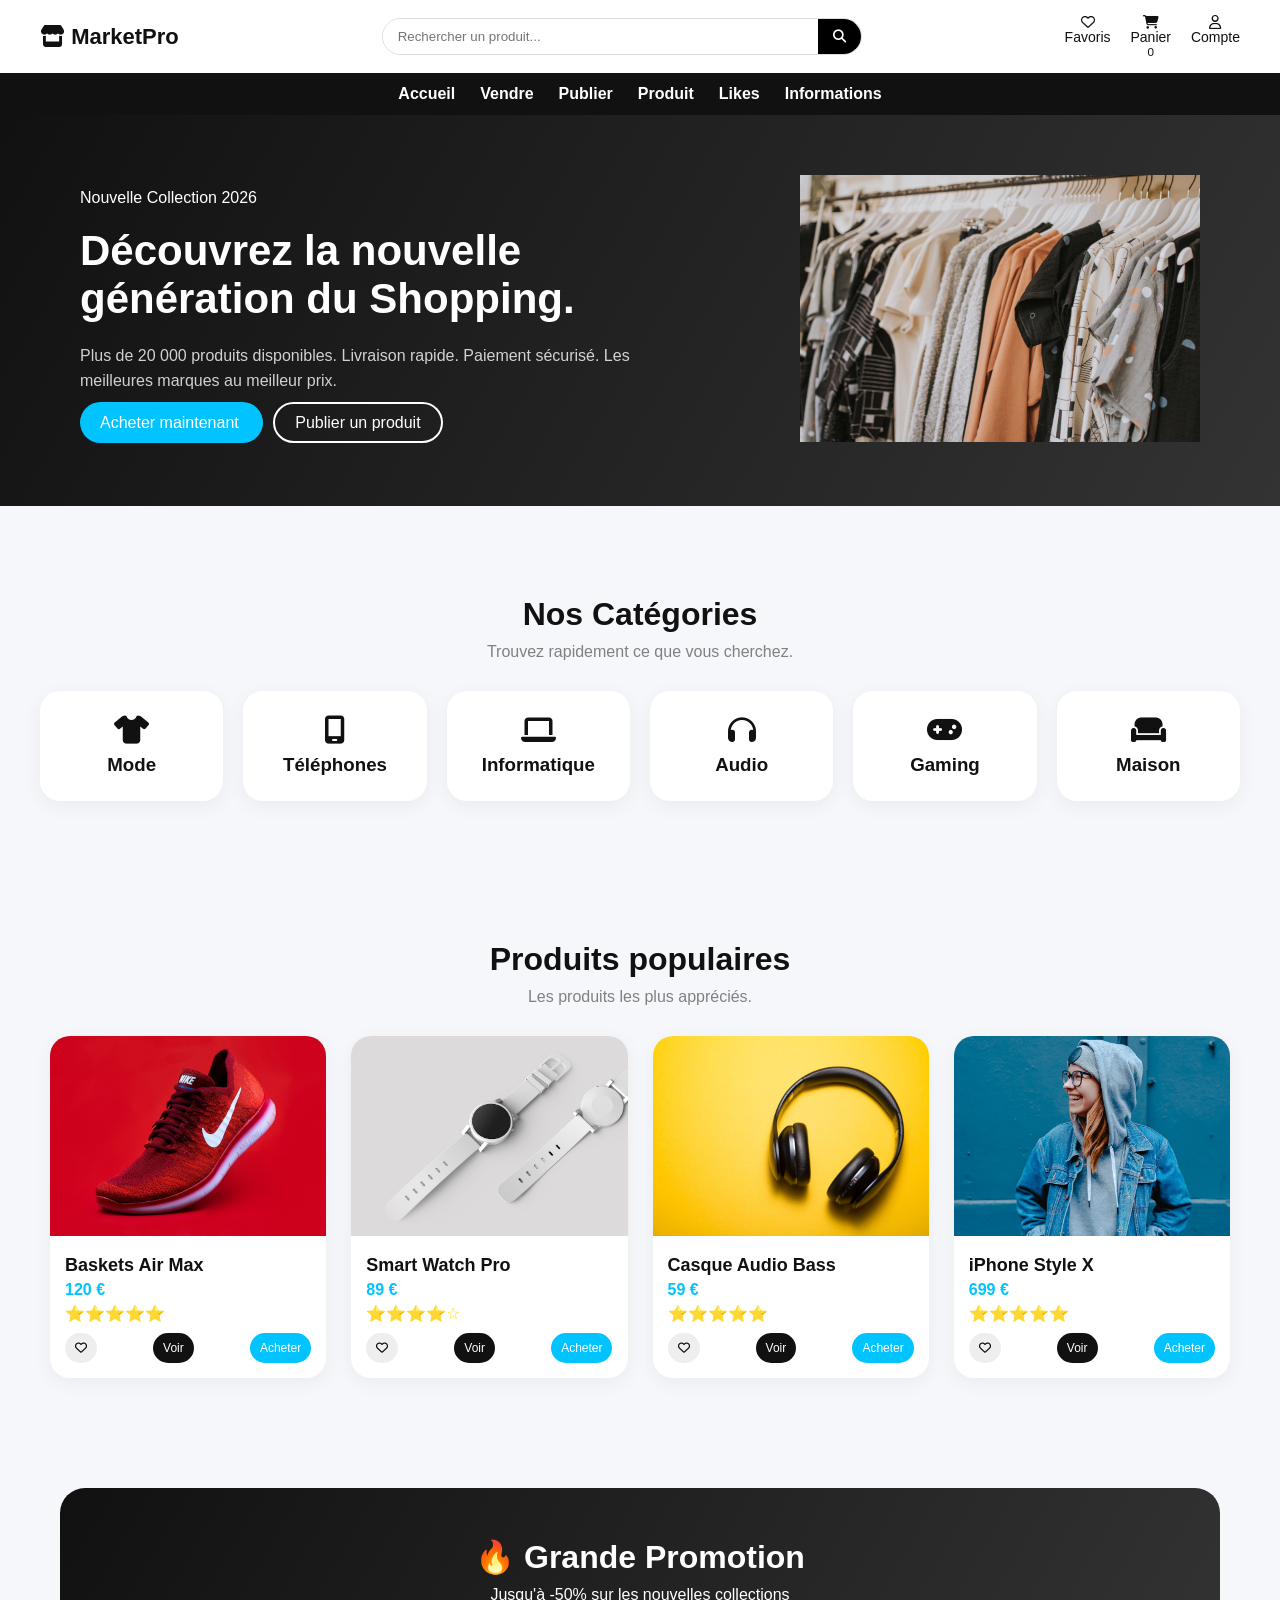
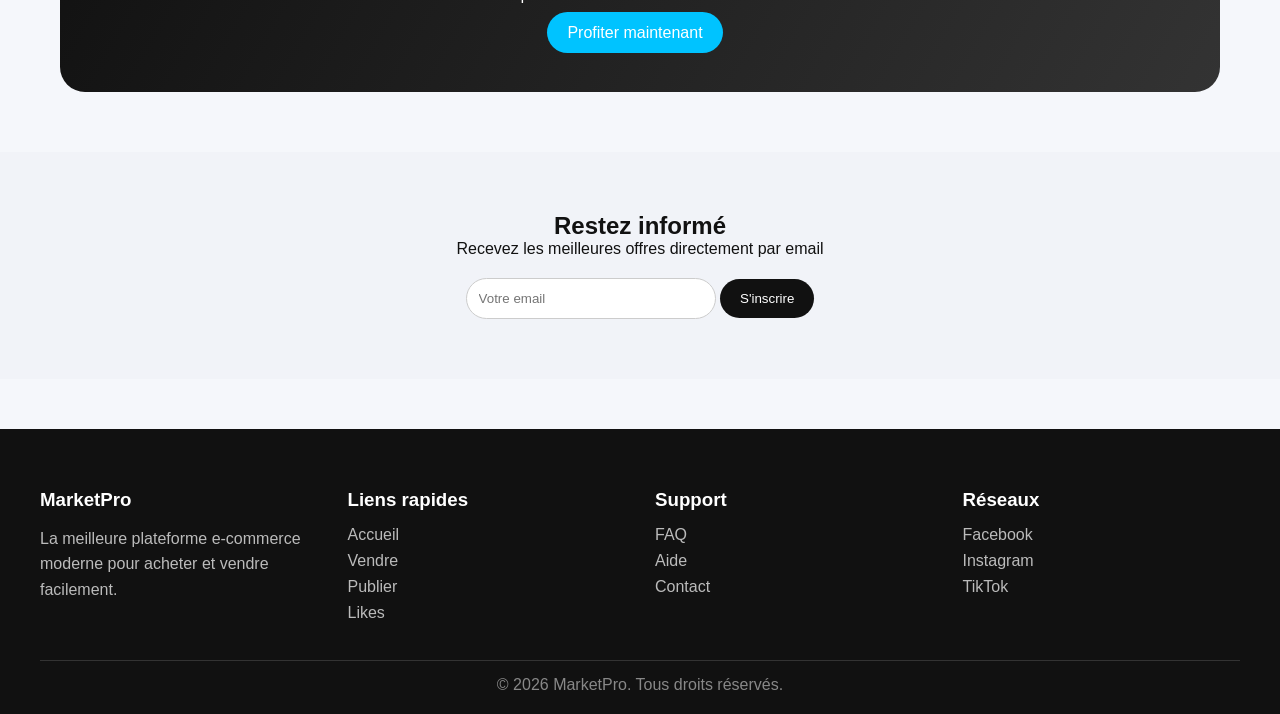
==== index.html @ c7553e1e "first commit" ====
<!DOCTYPE html>
<html lang="fr">

<head>
    <meta charset="UTF-8">
    <meta name="viewport" content="width=device-width, initial-scale=1.0">

    <title>MarketPro | Premium E-Commerce</title>

    <!-- Font Awesome -->
    <link rel="stylesheet"
        href="https://cdnjs.cloudflare.com/ajax/libs/font-awesome/6.7.2/css/all.min.css">

    <!-- CSS -->
    <link rel="stylesheet" href="css/style.css">
    <link rel="stylesheet" href="css/animations.css">
    <link rel="stylesheet" href="css/responsive.css">

</head>

<body>

    <!--========================
            HEADER
    =========================-->

    <header class="header">

        <div class="top-header">

            <div class="logo">

                <a href="index.html">

                    <i class="fa-solid fa-store"></i>

                    <span>MarketPro</span>

                </a>

            </div>

            <form class="search-box">

                <input type="text"
                    placeholder="Rechercher un produit...">

                <button>

                    <i class="fa-solid fa-magnifying-glass"></i>

                </button>

            </form>

            <div class="header-icons">

                <a href="likes.html">

                    <i class="fa-regular fa-heart"></i>

                    <span>Favoris</span>

                </a>

                <a href="#">

                    <i class="fa-solid fa-cart-shopping"></i>

                    <span>Panier</span>

                    <small class="cart-count">0</small>

                </a>

                <a href="#">

                    <i class="fa-regular fa-user"></i>

                    <span>Compte</span>

                </a>

            </div>

        </div>

        <!-- Navigation -->

        <nav class="navbar">

            <ul>

                <li>

                    <a class="active" href="index.html">

                        Accueil

                    </a>

                </li>

                <li>

                    <a href="vendre.html">

                        Vendre

                    </a>

                </li>

                <li>

                    <a href="publier.html">

                        Publier

                    </a>

                </li>

                <li>

                    <a href="produit.html">

                        Produit

                    </a>

                </li>

                <li>

                    <a href="likes.html">

                        Likes

                    </a>

                </li>

                <li>

                    <a href="info.html">

                        Informations

                    </a>

                </li>

            </ul>

        </nav>

    </header>

    <!--========================
            HERO
    =========================-->

    <section class="hero">

        <div class="hero-left">

            <span class="new">

                Nouvelle Collection 2026

            </span>

            <h1>

                Découvrez la nouvelle génération du Shopping.

            </h1>

            <p>

                Plus de 20 000 produits disponibles.
                Livraison rapide.
                Paiement sécurisé.
                Les meilleures marques au meilleur prix.

            </p>

            <div class="hero-buttons">

                <a href="#products" class="btn">

                    Acheter maintenant

                </a>

                <a href="./produit.html" class="btn-outline">

                    Publier un produit

                </a>

            </div>

        </div>

        <div class="hero-right">

            <img src="assets/images/hero.png"
                alt="Hero">

        </div>

    </section>

    <!--========================
            CATEGORIES
    =========================-->

    <section class="categories">

        <div class="section-title">

            <h2>

                Nos Catégories

            </h2>

            <p>

                Trouvez rapidement ce que vous cherchez.

            </p>

        </div>

        <div class="category-container">

            <div class="category-card">

                <i class="fa-solid fa-shirt"></i>

                <h3>Mode</h3>

            </div>

            <div class="category-card">

                <i class="fa-solid fa-mobile-screen"></i>

                <h3>Téléphones</h3>

            </div>

            <div class="category-card">

                <i class="fa-solid fa-laptop"></i>

                <h3>Informatique</h3>

            </div>

            <div class="category-card">

                <i class="fa-solid fa-headphones"></i>

                <h3>Audio</h3>

            </div>

            <div class="category-card">

                <i class="fa-solid fa-gamepad"></i>

                <h3>Gaming</h3>

            </div>

            <div class="category-card">

                <i class="fa-solid fa-couch"></i>

                <h3>Maison</h3>

            </div>

        </div>

    </section>

    <!--========================
        PRODUITS POPULAIRES
    =========================-->

    <section id="products" class="products">

        <div class="section-title">

            <h2>

                Produits populaires

            </h2>

            <p>

                Les produits les plus appréciés.

            </p>

        </div>

        <div class="product-grid">

                <!-- PRODUIT 1 -->
            <div class="product-card">

                <div class="product-image">
                    <img src="assets/images/p1.jpg" alt="">
                </div>

                <div class="product-info">

                    <h3>Baskets Air Max</h3>

                    <p class="price">120 €</p>

                    <div class="stars">
                        ⭐⭐⭐⭐⭐
                    </div>

                    <div class="actions">

                        <button class="like">
                            <i class="fa-regular fa-heart"></i>
                        </button>

                        <button class="view">
                            Voir
                        </button>

                        <button class="buy">
                            Acheter
                        </button>

                    </div>

                </div>

            </div>

            <!-- PRODUIT 2 -->
            <div class="product-card">

                <div class="product-image">
                    <img src="assets/images/p2.jpg" alt="">
                </div>

                <div class="product-info">

                    <h3>Smart Watch Pro</h3>

                    <p class="price">89 €</p>

                    <div class="stars">
                        ⭐⭐⭐⭐☆
                    </div>

                    <div class="actions">

                        <button class="like">
                            <i class="fa-regular fa-heart"></i>
                        </button>

                        <button class="view">Voir</button>

                        <button class="buy">Acheter</button>

                    </div>

                </div>

            </div>

            <!-- PRODUIT 3 -->
            <div class="product-card">

                <div class="product-image">
                    <img src="assets/images/p3.jpg" alt="">
                </div>

                <div class="product-info">

                    <h3>Casque Audio Bass</h3>

                    <p class="price">59 €</p>

                    <div class="stars">
                        ⭐⭐⭐⭐⭐
                    </div>

                    <div class="actions">

                        <button class="like">
                            <i class="fa-regular fa-heart"></i>
                        </button>

                        <button class="view">Voir</button>

                        <button class="buy">Acheter</button>

                    </div>

                </div>

            </div>

            <!-- PRODUIT 4 -->
            <div class="product-card">

                <div class="product-image">
                    <img src="assets/images/p4.jpg" alt="">
                </div>

                <div class="product-info">

                    <h3>iPhone Style X</h3>

                    <p class="price">699 €</p>

                    <div class="stars">
                        ⭐⭐⭐⭐⭐
                    </div>

                    <div class="actions">

                        <button class="like">
                            <i class="fa-regular fa-heart"></i>
                        </button>

                        <button class="view">Voir</button>

                        <button class="buy">Acheter</button>

                    </div>

                </div>

            </div>

        </div>
    </section>

    <!-- ========================
         BANNIÈRE PROMO
    ========================= -->

    <section class="promo">

        <div class="promo-box">

            <h2>🔥 Grande Promotion</h2>

            <p>Jusqu'à -50% sur les nouvelles collections</p>

            <a href="#" class="btn">
                Profiter maintenant
            </a>

        </div>

    </section>

    <!-- ========================
         NEWSLETTER
    ========================= -->

    <section class="newsletter">

        <h2>Restez informé</h2>

        <p>Recevez les meilleures offres directement par email</p>

        <form>

            <input type="email" placeholder="Votre email">

            <button>S'inscrire</button>

        </form>

    </section>
        <!-- ========================
            FOOTER
    ========================= -->

    <footer class="footer">

        <div class="footer-container">

            <div class="footer-box">

                <h3>MarketPro</h3>

                <p>
                    La meilleure plateforme e-commerce moderne pour acheter et vendre facilement.
                </p>

            </div>

            <div class="footer-box">

                <h3>Liens rapides</h3>

                <a href="index.html">Accueil</a>
                <a href="vendre.html">Vendre</a>
                <a href="publier.html">Publier</a>
                <a href="likes.html">Likes</a>

            </div>

            <div class="footer-box">

                <h3>Support</h3>

                <a href="#">FAQ</a>
                <a href="#">Aide</a>
                <a href="#">Contact</a>

            </div>

            <div class="footer-box">

                <h3>Réseaux</h3>

                <a href="#">Facebook</a>
                <a href="#">Instagram</a>
                <a href="#">TikTok</a>

            </div>

        </div>

        <div class="footer-bottom">

            <p>© 2026 MarketPro. Tous droits réservés.</p>

        </div>

    </footer>

    <!-- ========================
            SCRIPT BASE
    ========================= -->

    <script>

        // LIKE SIMPLE FRONT-END
        document.querySelectorAll(".like").forEach(btn => {
            btn.addEventListener("click", () => {
                btn.classList.toggle("active");
                const icon = btn.querySelector("i");

                if (btn.classList.contains("active")) {
                    icon.classList.remove("fa-regular");
                    icon.classList.add("fa-solid");
                } else {
                    icon.classList.add("fa-regular");
                    icon.classList.remove("fa-solid");
                }
            });
        });

    </script>

</body>
</html>
---- css/style.css ----
* {
    margin: 0;
    padding: 0;
    box-sizing: border-box;
    font-family: Arial, Helvetica, sans-serif;
}

body {
    background: #f5f7fb;
    color: #111;
}

/* =========================
        HEADER
========================= */

.header {
    background: white;
    box-shadow: 0 5px 20px rgba(0,0,0,0.05);
}

.top-header {
    display: flex;
    justify-content: space-between;
    align-items: center;
    padding: 15px 40px;
}

.logo a {
    text-decoration: none;
    font-size: 22px;
    font-weight: bold;
    color: #111;
}

.search-box {
    display: flex;
    border: 1px solid #ddd;
    border-radius: 30px;
    overflow: hidden;
    width: 40%;
}

.search-box input {
    flex: 1;
    padding: 10px 15px;
    border: none;
    outline: none;
}

.search-box button {
    background: black;
    color: white;
    border: none;
    padding: 10px 15px;
    cursor: pointer;
}

.header-icons {
    display: flex;
    gap: 20px;
}

.header-icons a {
    text-decoration: none;
    color: #111;
    font-size: 14px;
    display: flex;
    flex-direction: column;
    align-items: center;
}

/* =========================
        NAVBAR
========================= */

.navbar {
    background: #111;
    padding: 12px;
}

.navbar ul {
    display: flex;
    justify-content: center;
    list-style: none;
    gap: 25px;
}

.navbar ul li a {
    color: white;
    text-decoration: none;
    font-weight: bold;
    transition: 0.3s;
}

.navbar ul li a:hover {
    color: #00c3ff;
}

/* =========================
        HERO
========================= */

.hero {
    display: flex;
    justify-content: space-between;
    align-items: center;
    padding: 60px 80px;
    background: linear-gradient(120deg, #111, #333);
    color: white;
}

.hero-left {
    max-width: 50%;
}

.hero-left h1 {
    font-size: 42px;
    margin: 20px 0;
}

.hero-left p {
    opacity: 0.8;
    line-height: 1.6;
}

.hero-buttons {
    margin-top: 20px;
}

.btn {
    background: #00c3ff;
    padding: 12px 20px;
    color: white;
    text-decoration: none;
    margin-right: 10px;
    border-radius: 30px;
}

.btn-outline {
    border: 2px solid white;
    padding: 10px 20px;
    color: white;
    text-decoration: none;
    border-radius: 30px;
}

.hero-right img {
    width: 400px;
}
/* =========================
        SECTIONS TITRE
========================= */

.section-title {
    text-align: center;
    margin: 50px 0 30px;
}

.section-title h2 {
    font-size: 32px;
    margin-bottom: 10px;
}

.section-title p {
    color: gray;
}

/* =========================
        CATEGORIES
========================= */

.categories {
    padding: 40px;
}

.category-container {
    display: grid;
    grid-template-columns: repeat(auto-fit, minmax(150px, 1fr));
    gap: 20px;
    margin-top: 30px;
}

.category-card {
    background: white;
    padding: 25px;
    text-align: center;
    border-radius: 20px;
    box-shadow: 0 5px 20px rgba(0,0,0,0.05);
    transition: 0.3s;
    cursor: pointer;
}

.category-card i {
    font-size: 28px;
    margin-bottom: 10px;
    color: #111;
}

.category-card:hover {
    transform: translateY(-10px);
    background: #111;
    color: white;
}

.category-card:hover i {
    color: white;
}

/* =========================
        PRODUITS
========================= */

.products {
    padding: 50px;
}

.product-grid {
    display: grid;
    grid-template-columns: repeat(auto-fit, minmax(220px, 1fr));
    gap: 25px;
}

.product-card {
    background: white;
    border-radius: 20px;
    overflow: hidden;
    box-shadow: 0 5px 20px rgba(0,0,0,0.05);
    transition: 0.3s;
}

.product-card:hover {
    transform: translateY(-10px);
}

.product-image img {
    width: 100%;
    height: 200px;
    object-fit: cover;
}

.product-info {
    padding: 15px;
}

.product-info h3 {
    font-size: 18px;
    margin-bottom: 5px;
}

.price {
    color: #00c3ff;
    font-weight: bold;
}

.stars {
    margin: 5px 0;
    color: gold;
}

.actions {
    display: flex;
    justify-content: space-between;
    margin-top: 10px;
}

.actions button {
    border: none;
    padding: 8px 10px;
    border-radius: 20px;
    cursor: pointer;
    font-size: 12px;
}

.like {
    background: #eee;
}

.view {
    background: #111;
    color: white;
}

.buy {
    background: #00c3ff;
    color: white;
}

/* hover buttons */
.actions button:hover {
    opacity: 0.8;
}

/* =========================
        PROMO
========================= */

.promo {
    padding: 60px;
}

.promo-box {
    background: linear-gradient(120deg, #111, #333);
    color: white;
    text-align: center;
    padding: 50px;
    border-radius: 25px;
}

.promo-box h2 {
    font-size: 32px;
    margin-bottom: 10px;
}

.promo-box p {
    margin-bottom: 20px;
}

/* =========================
        NEWSLETTER
========================= */

.newsletter {
    text-align: center;
    padding: 60px;
    background: #f1f3f8;
}

.newsletter form {
    margin-top: 20px;
}

.newsletter input {
    padding: 12px;
    width: 250px;
    border: 1px solid #ccc;
    border-radius: 30px;
    outline: none;
}

.newsletter button {
    padding: 12px 20px;
    border: none;
    background: #111;
    color: white;
    border-radius: 30px;
    cursor: pointer;
}
/* =========================
        FOOTER
========================= */

.footer {
    background: #111;
    color: white;
    padding: 60px 40px 20px;
    margin-top: 50px;
}

.footer-container {
    display: grid;
    grid-template-columns: repeat(auto-fit, minmax(200px, 1fr));
    gap: 30px;
}

.footer-box h3 {
    margin-bottom: 15px;
}

.footer-box p {
    color: #bbb;
    line-height: 1.6;
}

.footer-box a {
    display: block;
    color: #bbb;
    text-decoration: none;
    margin-bottom: 8px;
    transition: 0.3s;
}

.footer-box a:hover {
    color: #00c3ff;
    transform: translateX(5px);
}

.footer-bottom {
    text-align: center;
    margin-top: 30px;
    border-top: 1px solid #333;
    padding-top: 15px;
    color: #888;
}

/* =========================
        ANIMATIONS SIMPLES
========================= */

.product-card,
.category-card,
.hero,
.promo-box {
    animation: fadeUp 0.6s ease;
}

@keyframes fadeUp {
    from {
        opacity: 0;
        transform: translateY(20px);
    }
    to {
        opacity: 1;
        transform: translateY(0);
    }
}

/* =========================
        RESPONSIVE
========================= */

@media (max-width: 900px) {

    .hero {
        flex-direction: column;
        text-align: center;
    }

    .hero-left {
        max-width: 100%;
    }

    .hero-right img {
        width: 300px;
        margin-top: 20px;
    }

    .top-header {
        flex-direction: column;
        gap: 15px;
    }

    .search-box {
        width: 100%;
    }

    .navbar ul {
        flex-wrap: wrap;
        gap: 10px;
    }
}

@media (max-width: 500px) {

    .hero-left h1 {
        font-size: 28px;
    }

    .product-grid {
        grid-template-columns: 1fr;
    }

    .category-container {
        grid-template-columns: 1fr 1fr;
    }
}
---- css/animations.css ----
@keyframes fadeInUp {
  from {
    opacity: 0;
    transform: translateY(1.5rem);
  }
  to {
    opacity: 1;
    transform: translateY(0);
  }
}

.hero {
  animation: fadeInUp 0.9s ease-out both;
}
---- css/responsive.css ----
@media (max-width: 768px) {
  nav {
    justify-content: center;
  }

  main {
    margin: 1.5rem auto;
    padding: 0 1rem;
  }
}
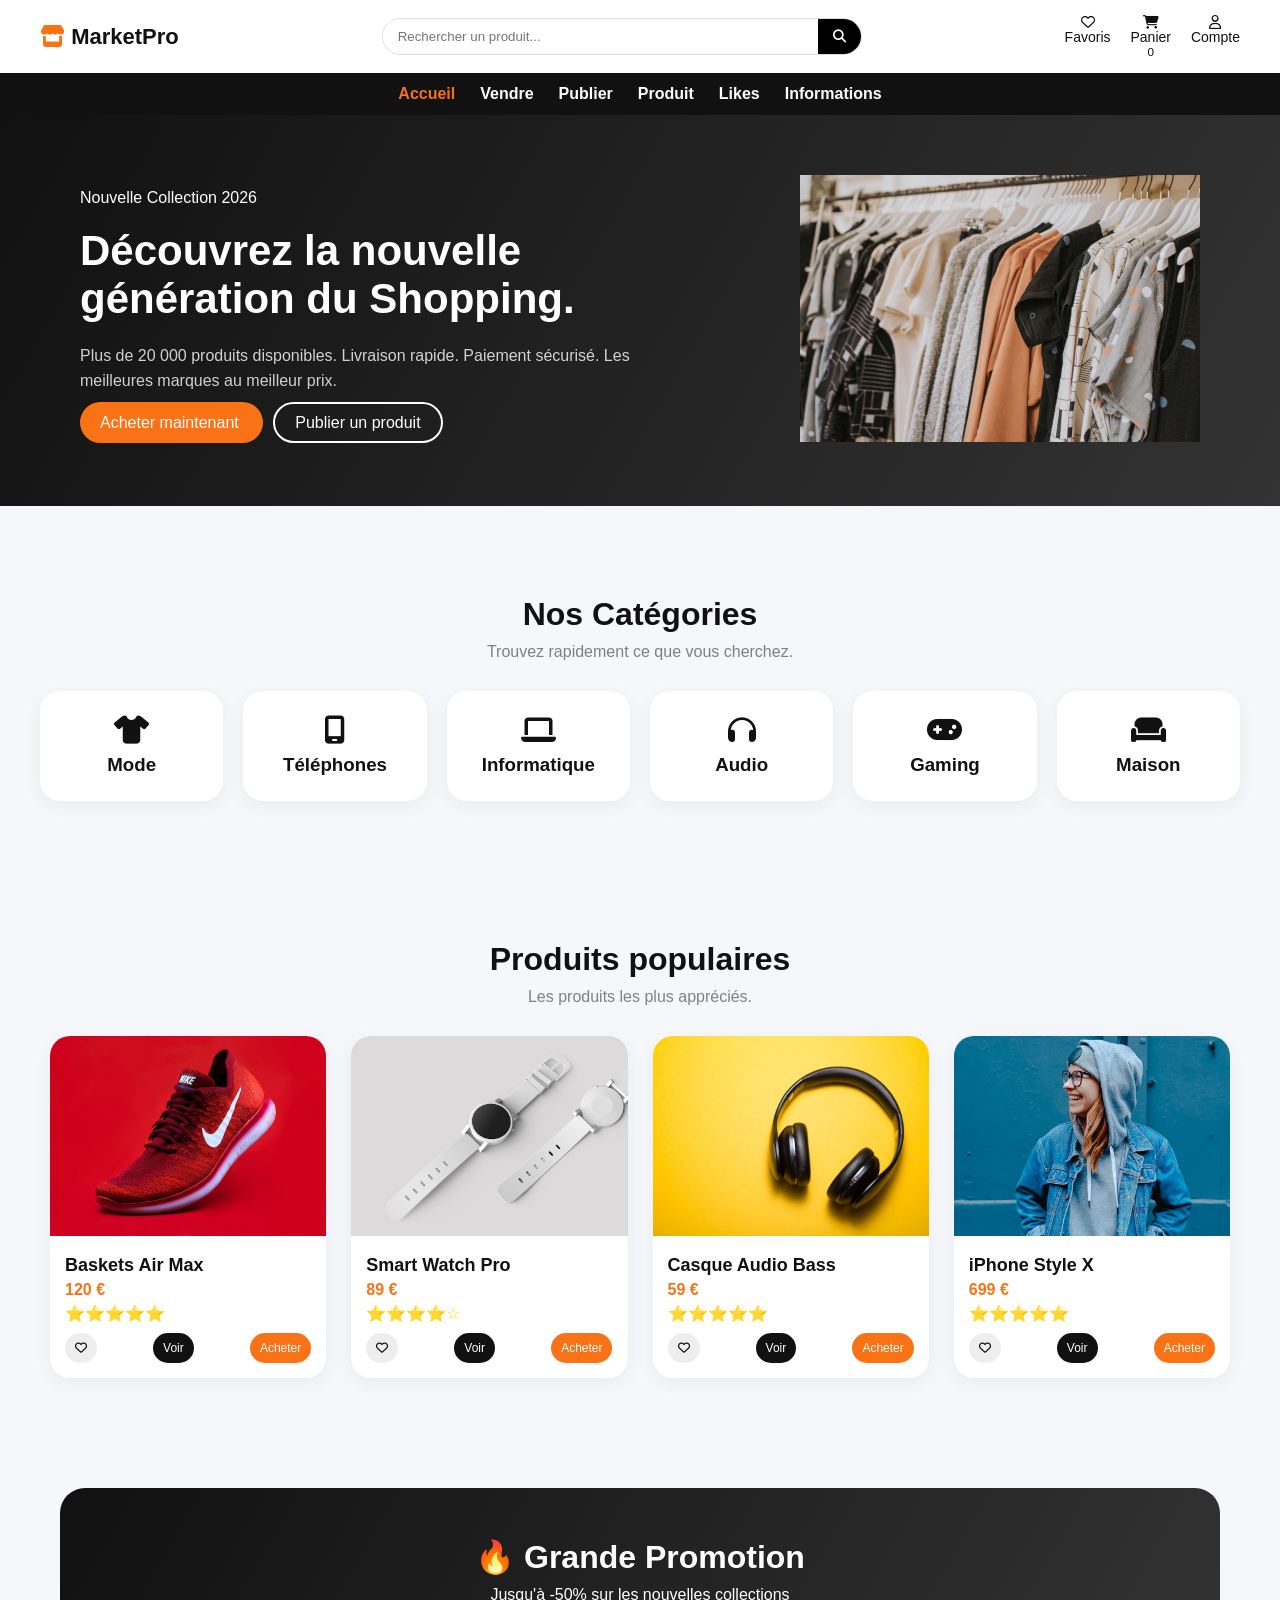
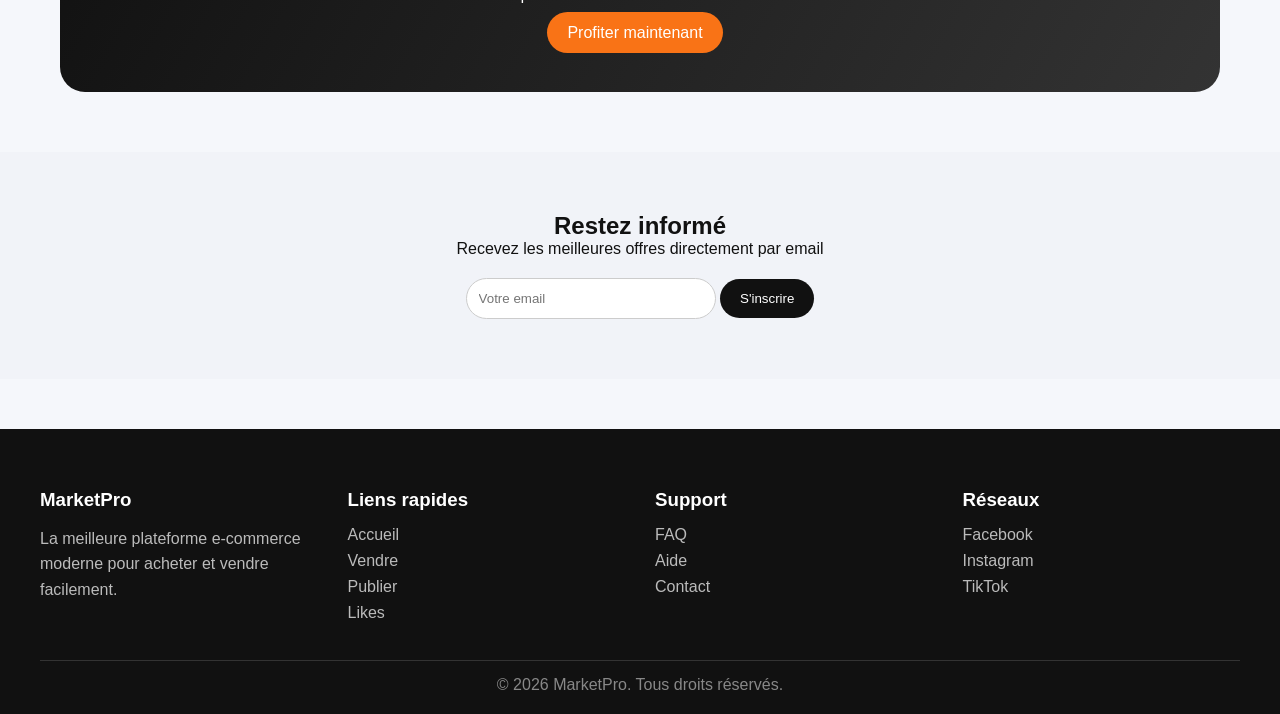
==== commit 4762baed: "Fix broken navigation links" ====
--- a/index.html
+++ b/index.html
@@ -63,7 +63,7 @@
 
                 </a>
 
-                <a href="#">
+                <a href="vendre.html">
 
                     <i class="fa-solid fa-cart-shopping"></i>
 
@@ -73,7 +73,7 @@
 
                 </a>
 
-                <a href="#">
+                <a href="auth.html">
 
                     <i class="fa-regular fa-user"></i>
 
@@ -464,7 +464,7 @@
 
             <p>Jusqu'à -50% sur les nouvelles collections</p>
 
-            <a href="#" class="btn">
+            <a href="produit.html" class="btn">
                 Profiter maintenant
             </a>
 
@@ -524,9 +524,9 @@
 
                 <h3>Support</h3>
 
-                <a href="#">FAQ</a>
-                <a href="#">Aide</a>
-                <a href="#">Contact</a>
+                <a href="info.html#faq">FAQ</a>
+                <a href="info.html#aide">Aide</a>
+                <a href="info.html#contact">Contact</a>
 
             </div>
 
@@ -534,9 +534,9 @@
 
                 <h3>Réseaux</h3>
 
-                <a href="#">Facebook</a>
-                <a href="#">Instagram</a>
-                <a href="#">TikTok</a>
+                <a href="https://www.facebook.com/" target="_blank" rel="noopener noreferrer">Facebook</a>
+                <a href="https://www.instagram.com/" target="_blank" rel="noopener noreferrer">Instagram</a>
+                <a href="https://www.tiktok.com/" target="_blank" rel="noopener noreferrer">TikTok</a>
 
             </div>
 
@@ -575,4 +575,4 @@
     </script>
 
 </body>
-</html>+</html>
--- a/css/style.css
+++ b/css/style.css
@@ -33,6 +33,12 @@
     color: #111;
 }
 
+.logo a i,
+.header-icons a:hover,
+.navbar ul li a.active {
+    color: #f97316;
+}
+
 .search-box {
     display: flex;
     border: 1px solid #ddd;
@@ -94,7 +100,7 @@
 }
 
 .navbar ul li a:hover {
-    color: #00c3ff;
+    color: #f97316;
 }
 
 /* =========================
@@ -129,7 +135,7 @@
 }
 
 .btn {
-    background: #00c3ff;
+    background: #f97316;
     padding: 12px 20px;
     color: white;
     text-decoration: none;
@@ -249,7 +255,7 @@
 }
 
 .price {
-    color: #00c3ff;
+    color: #f97316;
     font-weight: bold;
 }
 
@@ -282,7 +288,7 @@
 }
 
 .buy {
-    background: #00c3ff;
+    background: #f97316;
     color: white;
 }
 
@@ -381,7 +387,7 @@
 }
 
 .footer-box a:hover {
-    color: #00c3ff;
+    color: #f97316;
     transform: translateX(5px);
 }
 
@@ -463,4 +469,4 @@
     .category-container {
         grid-template-columns: 1fr 1fr;
     }
-}+}
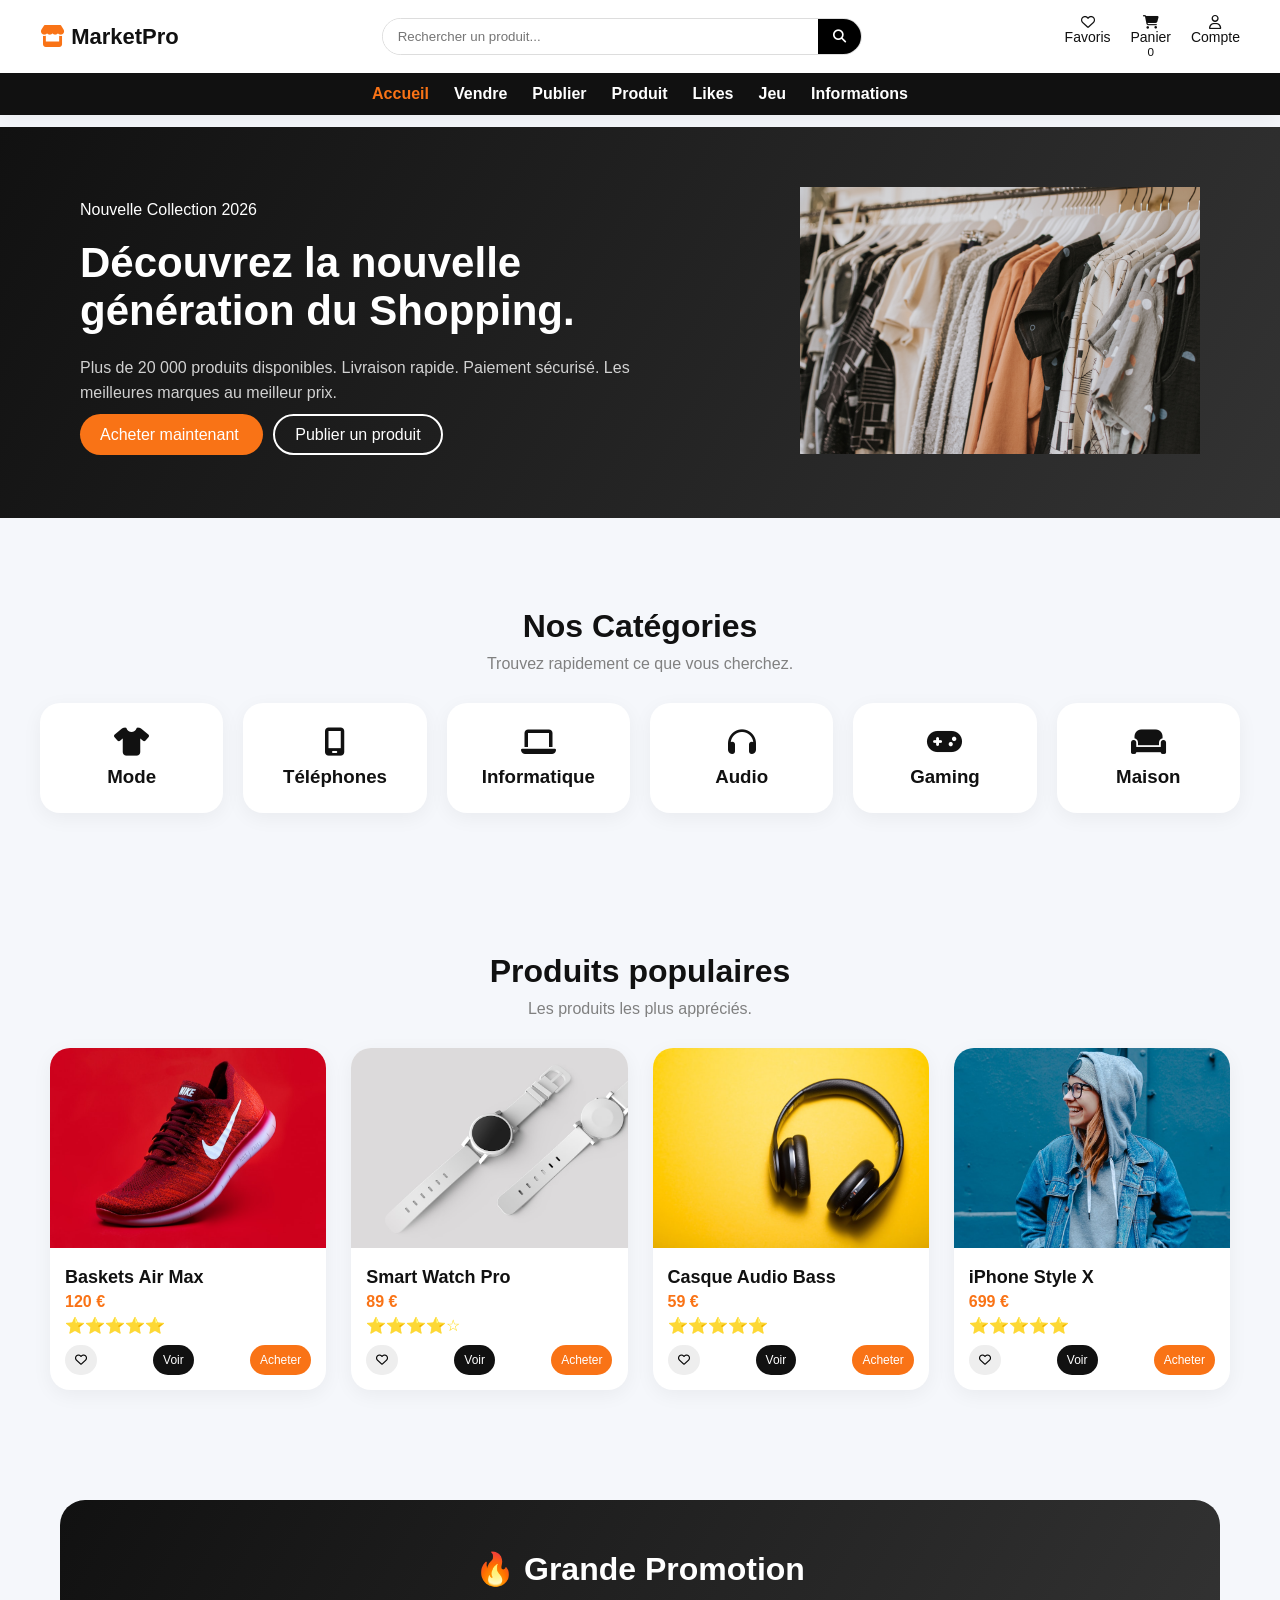
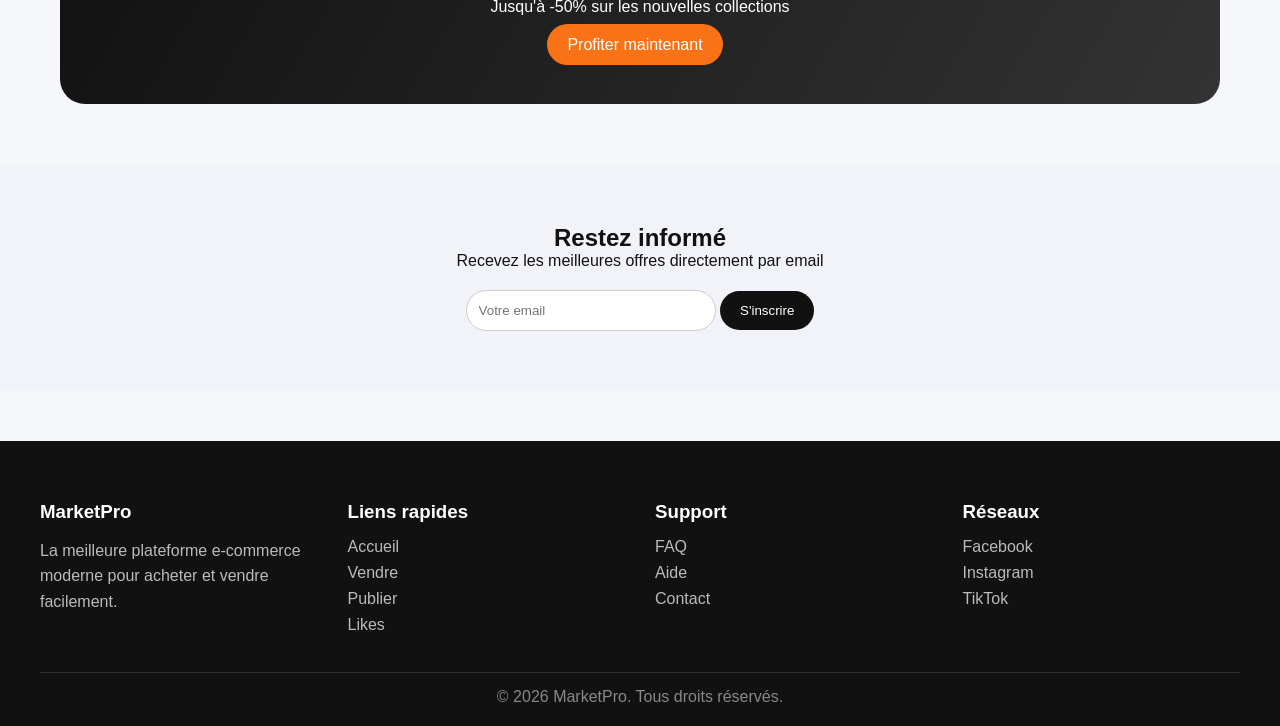
==== commit 024aa6d1: "Add MarketPro mobile PWA and Snake game" ====
--- a/index.html
+++ b/index.html
@@ -15,6 +15,10 @@
     <link rel="stylesheet" href="css/style.css">
     <link rel="stylesheet" href="css/animations.css">
     <link rel="stylesheet" href="css/responsive.css">
+    <link rel="manifest" href="manifest.webmanifest">
+    <link rel="icon" type="image/png" href="assets/images/marketpro-icon.png">
+    <meta name="theme-color" content="#f97316">
+    <script type="module" src="js/pwa.js"></script>
 
 </head>
 
@@ -143,6 +147,16 @@
 
                 <li>
 
+                    <a href="jeu.html">
+
+                        Jeu
+
+                    </a>
+
+                </li>
+
+                <li>
+
                     <a href="info.html">
 
                         Informations
@@ -156,6 +170,8 @@
         </nav>
 
     </header>
+
+    <div class="pwa-install-wrap"><button type="button" data-install-app hidden>Installer MarketPro sur mobile</button></div>
 
     <!--========================
             HERO
--- a/css/style.css
+++ b/css/style.css
@@ -8,6 +8,22 @@
 body {
     background: #f5f7fb;
     color: #111;
+}
+
+.pwa-install-wrap {
+    display: flex;
+    justify-content: center;
+    padding: 12px 16px 0;
+}
+
+.pwa-install-wrap button {
+    border: 0;
+    border-radius: 999px;
+    padding: 10px 18px;
+    background: #f97316;
+    color: #111;
+    font-weight: 700;
+    cursor: pointer;
 }
 
 /* =========================
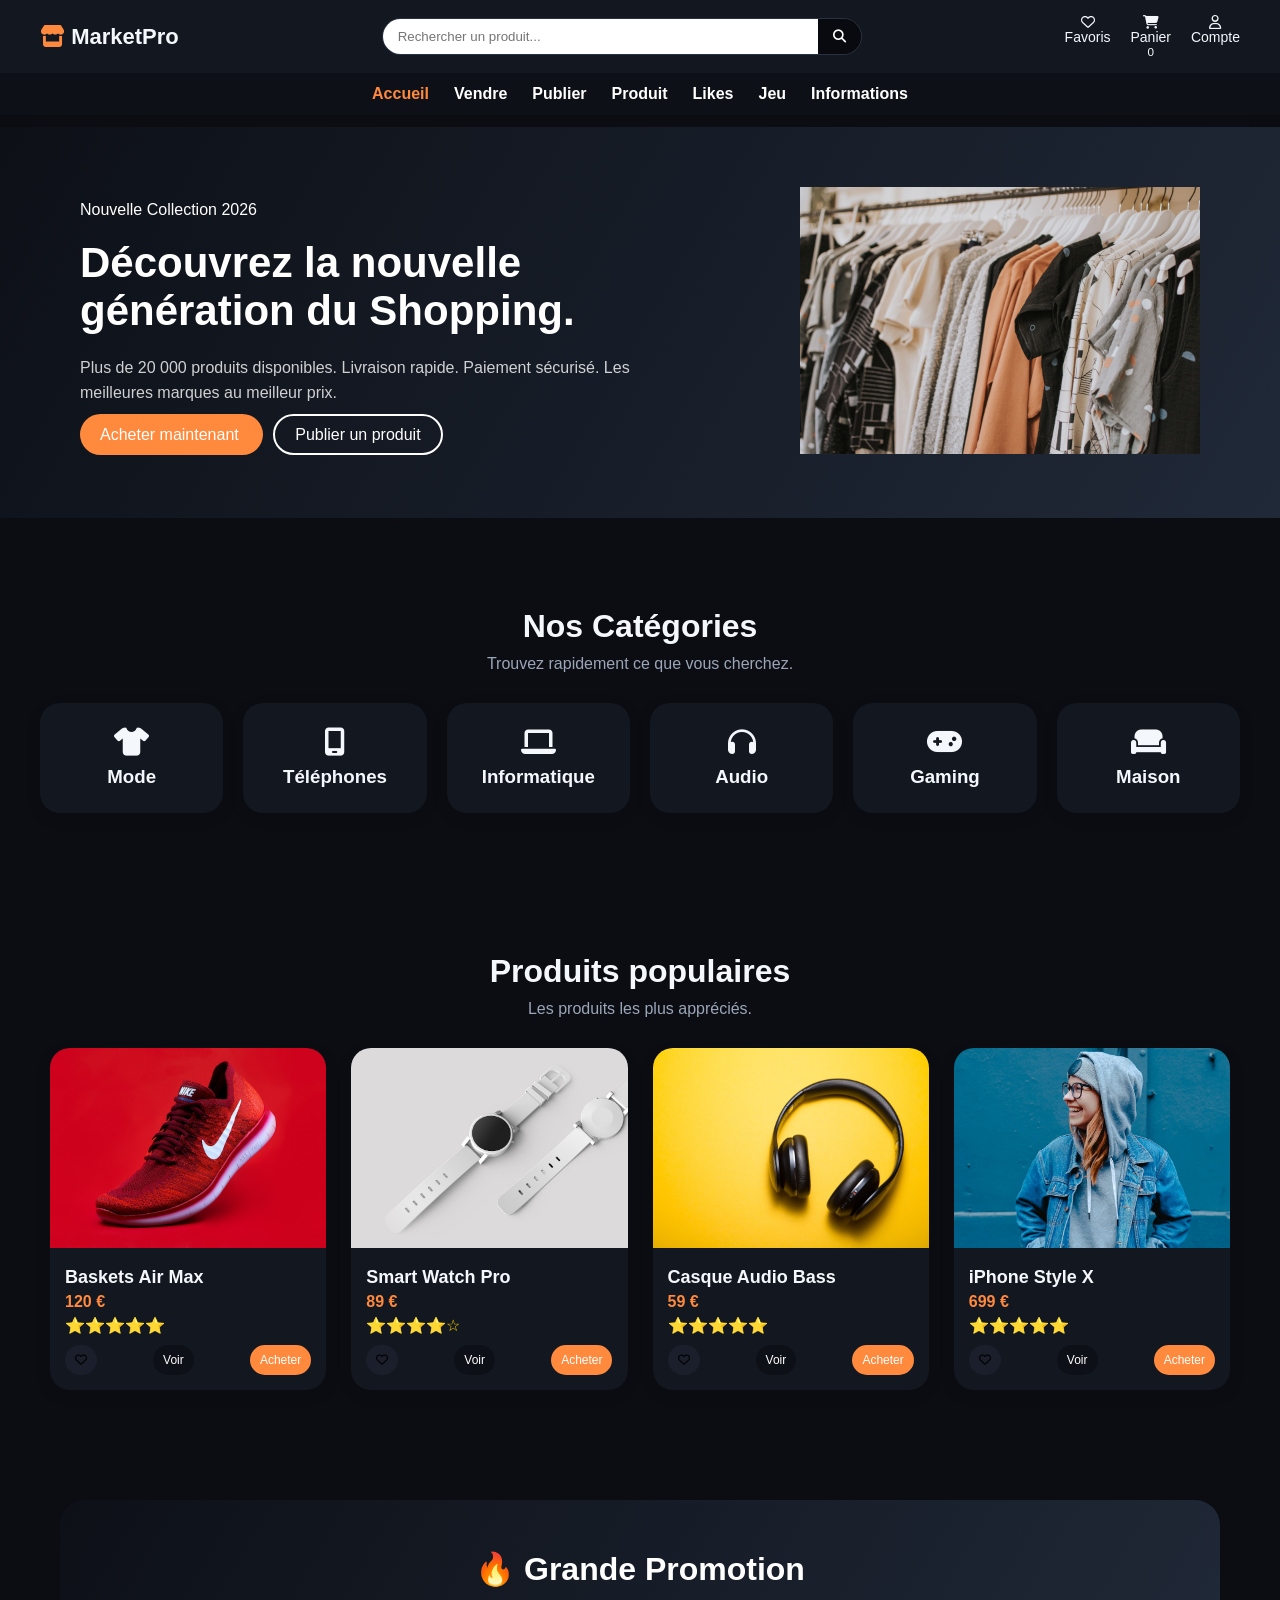
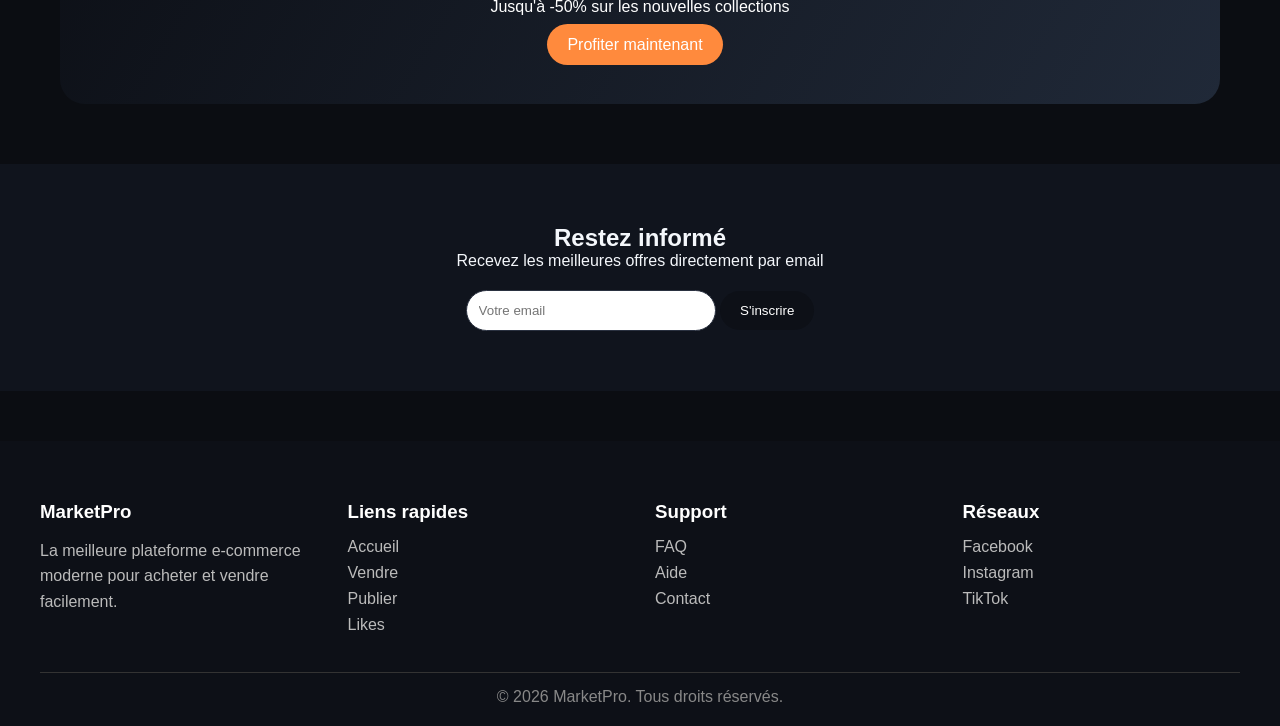
==== commit dfef5536: "Apply darker storefront theme" ====
--- a/index.html
+++ b/index.html
@@ -17,7 +17,7 @@
     <link rel="stylesheet" href="css/responsive.css">
     <link rel="manifest" href="manifest.webmanifest">
     <link rel="icon" type="image/png" href="assets/images/marketpro-icon.png">
-    <meta name="theme-color" content="#f97316">
+    <meta name="theme-color" content="#0b0d12">
     <script type="module" src="js/pwa.js"></script>
 
 </head>
--- a/css/style.css
+++ b/css/style.css
@@ -1,3 +1,14 @@
+:root {
+    --bg: #0b0d12;
+    --surface: #131720;
+    --surface-raised: #1a1f2b;
+    --border: #2a3140;
+    --text: #f4f7fb;
+    --muted: #9ba6b8;
+    --accent: #ff8a3d;
+    --accent-bright: #ffad70;
+}
+
 * {
     margin: 0;
     padding: 0;
@@ -6,8 +17,8 @@
 }
 
 body {
-    background: #f5f7fb;
-    color: #111;
+    background: var(--bg);
+    color: var(--text);
 }
 
 .pwa-install-wrap {
@@ -20,8 +31,8 @@
     border: 0;
     border-radius: 999px;
     padding: 10px 18px;
-    background: #f97316;
-    color: #111;
+    background: var(--accent);
+    color: var(--text);
     font-weight: 700;
     cursor: pointer;
 }
@@ -31,7 +42,7 @@
 ========================= */
 
 .header {
-    background: white;
+    background: var(--surface);
     box-shadow: 0 5px 20px rgba(0,0,0,0.05);
 }
 
@@ -46,18 +57,18 @@
     text-decoration: none;
     font-size: 22px;
     font-weight: bold;
-    color: #111;
+    color: var(--text);
 }
 
 .logo a i,
 .header-icons a:hover,
 .navbar ul li a.active {
-    color: #f97316;
+    color: var(--accent);
 }
 
 .search-box {
     display: flex;
-    border: 1px solid #ddd;
+    border: 1px solid var(--border);
     border-radius: 30px;
     overflow: hidden;
     width: 40%;
@@ -71,7 +82,7 @@
 }
 
 .search-box button {
-    background: black;
+    background: #080a0f;
     color: white;
     border: none;
     padding: 10px 15px;
@@ -85,7 +96,7 @@
 
 .header-icons a {
     text-decoration: none;
-    color: #111;
+    color: var(--text);
     font-size: 14px;
     display: flex;
     flex-direction: column;
@@ -97,7 +108,7 @@
 ========================= */
 
 .navbar {
-    background: #111;
+    background: #0d1017;
     padding: 12px;
 }
 
@@ -116,7 +127,7 @@
 }
 
 .navbar ul li a:hover {
-    color: #f97316;
+    color: var(--accent);
 }
 
 /* =========================
@@ -128,7 +139,7 @@
     justify-content: space-between;
     align-items: center;
     padding: 60px 80px;
-    background: linear-gradient(120deg, #111, #333);
+    background: linear-gradient(120deg, #0d1017, #202938);
     color: white;
 }
 
@@ -151,7 +162,7 @@
 }
 
 .btn {
-    background: #f97316;
+    background: var(--accent);
     padding: 12px 20px;
     color: white;
     text-decoration: none;
@@ -185,7 +196,7 @@
 }
 
 .section-title p {
-    color: gray;
+    color: var(--muted);
 }
 
 /* =========================
@@ -204,7 +215,7 @@
 }
 
 .category-card {
-    background: white;
+    background: var(--surface);
     padding: 25px;
     text-align: center;
     border-radius: 20px;
@@ -216,12 +227,12 @@
 .category-card i {
     font-size: 28px;
     margin-bottom: 10px;
-    color: #111;
+    color: var(--text);
 }
 
 .category-card:hover {
     transform: translateY(-10px);
-    background: #111;
+    background: #0d1017;
     color: white;
 }
 
@@ -244,7 +255,7 @@
 }
 
 .product-card {
-    background: white;
+    background: var(--surface);
     border-radius: 20px;
     overflow: hidden;
     box-shadow: 0 5px 20px rgba(0,0,0,0.05);
@@ -271,7 +282,7 @@
 }
 
 .price {
-    color: #f97316;
+    color: var(--accent);
     font-weight: bold;
 }
 
@@ -295,16 +306,16 @@
 }
 
 .like {
-    background: #eee;
+    background: var(--surface-raised);
 }
 
 .view {
-    background: #111;
+    background: #0d1017;
     color: white;
 }
 
 .buy {
-    background: #f97316;
+    background: var(--accent);
     color: white;
 }
 
@@ -322,7 +333,7 @@
 }
 
 .promo-box {
-    background: linear-gradient(120deg, #111, #333);
+    background: linear-gradient(120deg, #0d1017, #202938);
     color: white;
     text-align: center;
     padding: 50px;
@@ -345,7 +356,7 @@
 .newsletter {
     text-align: center;
     padding: 60px;
-    background: #f1f3f8;
+    background: #10141d;
 }
 
 .newsletter form {
@@ -355,7 +366,7 @@
 .newsletter input {
     padding: 12px;
     width: 250px;
-    border: 1px solid #ccc;
+    border: 1px solid var(--border);
     border-radius: 30px;
     outline: none;
 }
@@ -363,7 +374,7 @@
 .newsletter button {
     padding: 12px 20px;
     border: none;
-    background: #111;
+    background: #0d1017;
     color: white;
     border-radius: 30px;
     cursor: pointer;
@@ -373,7 +384,7 @@
 ========================= */
 
 .footer {
-    background: #111;
+    background: #0d1017;
     color: white;
     padding: 60px 40px 20px;
     margin-top: 50px;
@@ -403,7 +414,7 @@
 }
 
 .footer-box a:hover {
-    color: #f97316;
+    color: var(--accent);
     transform: translateX(5px);
 }
 
